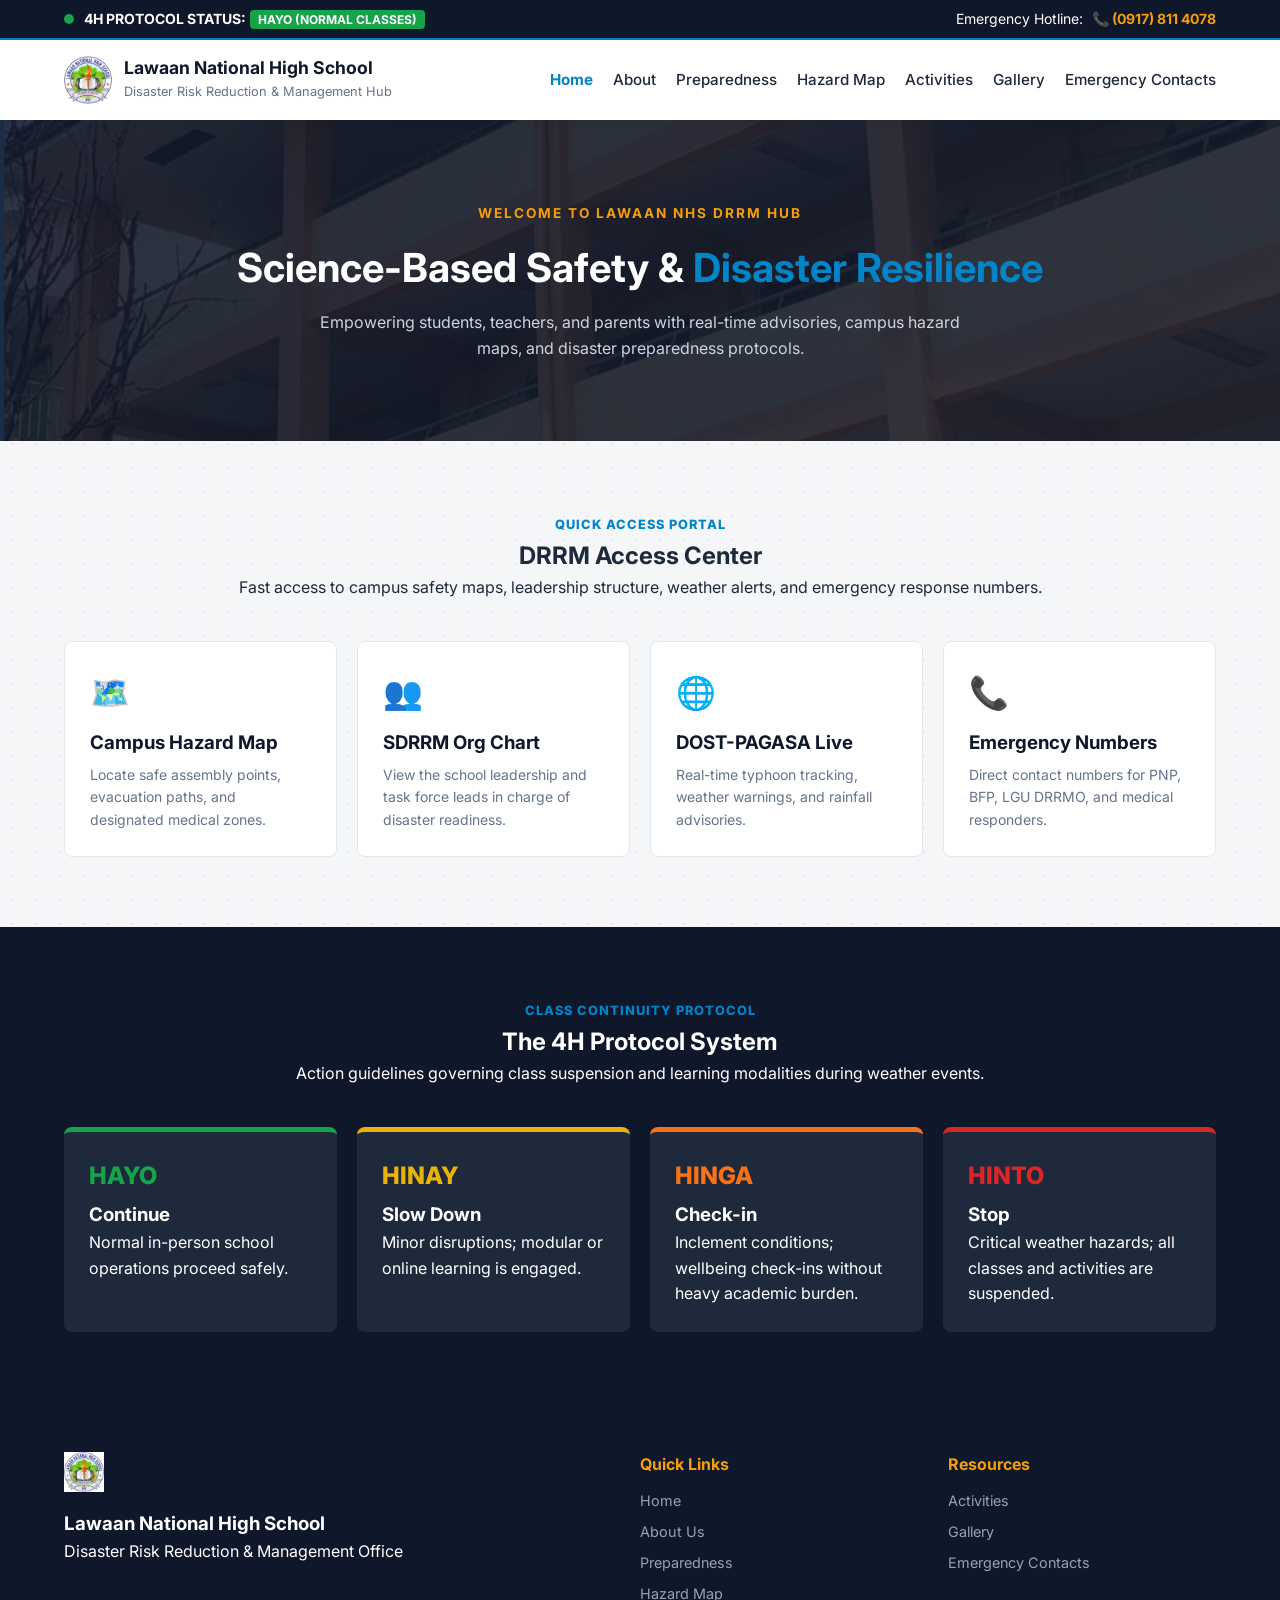
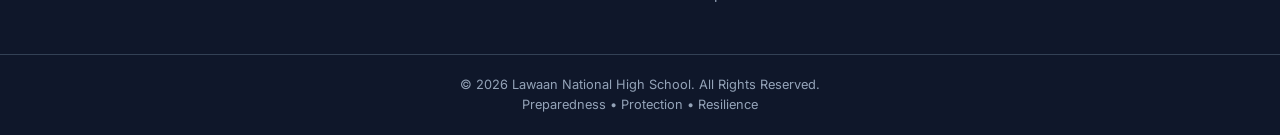
==== DRRM/index.html @ 0c37ec4e "Add files via upload" ====
<!DOCTYPE html>
<html lang="en">

<head>
    <meta charset="UTF-8">
    <meta name="viewport" content="width=device-width, initial-scale=1.0">
    <title>Lawaan National High School | DRRM Home</title>
    
    <link rel="stylesheet" href="css/style.css">

    <link rel="preconnect" href="https://fonts.googleapis.com">
    <link rel="preconnect" href="https://fonts.gstatic.com" crossorigin>
    <link href="https://fonts.googleapis.com/css2?family=Inter:wght@400;500;600;700;800&display=swap" rel="stylesheet">
</head>

<body>

    <div class="emergency-bar">
        <div class="container emergency-container">
            <div class="alert-status">
                <span class="status-indicator active-hayo"></span>
                <strong>4H PROTOCOL STATUS:</strong> <span class="badge badge-hayo">HAYO (NORMAL CLASSES)</span>
            </div>
            <div class="emergency-quick-call">
                <span>Emergency Hotline:</span>
                <a href="tel:09123456789" class="phone-link">📞 (0917) 811 4078</a>
            </div>
        </div>
    </div>

    <header class="navbar">
        <div class="container nav-container">
            <a href="index.html" class="logo-area">
                <img src="images/logo.png" alt="Lawaan National High School Logo" class="logo-img">
                <div>
                    <h2>Lawaan National High School</h2>
                    <span>Disaster Risk Reduction & Management Hub</span>
                </div>
            </a>

            <button class="nav-toggle" id="navToggle" aria-label="toggle navigation">
                <span class="hamburger"></span>
            </button>

            <nav class="nav-menu" id="navMenu">
                <a href="index.html" class="active">Home</a>
                <a href="about.html">About</a>
                <a href="preparedness.html">Preparedness</a>
                <a href="hazard-map.html">Hazard Map</a>
                <a href="activities.html">Activities</a>
                <a href="gallery.html">Gallery</a>
                <a href="emergency-contacts.html">Emergency Contacts</a>
            </nav>
        </div>
    </header>

    <section class="page-hero">
        <div class="page-hero-overlay">
            <div class="container page-hero-content">
                <span class="hero-label">WELCOME TO LAWAAN NHS DRRM HUB</span>
                <h1>Science-Based Safety & <span>Disaster Resilience</span></h1>
                <p>Empowering students, teachers, and parents with real-time advisories, campus hazard maps, and disaster preparedness protocols.</p>
            </div>
        </div>
    </section>

    <section class="resource-hub">
        <div class="container">
            <div class="section-heading text-center">
                <span class="section-tag">QUICK ACCESS PORTAL</span>
                <h2>DRRM Access Center</h2>
                <p>Fast access to campus safety maps, leadership structure, weather alerts, and emergency response numbers.</p>
            </div>

            <div class="hub-grid">
                <a href="hazard-map.html" class="hub-card">
                    <div class="hub-icon">🗺️</div>
                    <h3>Campus Hazard Map</h3>
                    <p>Locate safe assembly points, evacuation paths, and designated medical zones.</p>
                </a>

                <a href="about.html" class="hub-card">
                    <div class="hub-icon">👥</div>
                    <h3>SDRRM Org Chart</h3>
                    <p>View the school leadership and task force leads in charge of disaster readiness.</p>
                </a>

                <a href="https://bagong.pagasa.dost.gov.ph/" target="_blank" rel="noopener" class="hub-card">
                    <div class="hub-icon">🌐</div>
                    <h3>DOST-PAGASA Live</h3>
                    <p>Real-time typhoon tracking, weather warnings, and rainfall advisories.</p>
                </a>

                <a href="emergency-contacts.html" class="hub-card">
                    <div class="hub-icon">📞</div>
                    <h3>Emergency Numbers</h3>
                    <p>Direct contact numbers for PNP, BFP, LGU DRRMO, and medical responders.</p>
                </a>
            </div>
        </div>
    </section>

    <section class="four-h-section">
        <div class="container">
            <div class="section-heading light text-center">
                <span class="section-tag">CLASS CONTINUITY PROTOCOL</span>
                <h2>The 4H Protocol System</h2>
                <p>Action guidelines governing class suspension and learning modalities during weather events.</p>
            </div>

            <div class="four-h-grid">
                <div class="four-h-card card-hayo">
                    <div class="four-h-word">HAYO</div>
                    <h3>Continue</h3>
                    <p>Normal in-person school operations proceed safely.</p>
                </div>

                <div class="four-h-card card-hinay">
                    <div class="four-h-word">HINAY</div>
                    <h3>Slow Down</h3>
                    <p>Minor disruptions; modular or online learning is engaged.</p>
                </div>

                <div class="four-h-card card-hinga">
                    <div class="four-h-word">HINGA</div>
                    <h3>Check-in</h3>
                    <p>Inclement conditions; wellbeing check-ins without heavy academic burden.</p>
                </div>

                <div class="four-h-card card-hinto">
                    <div class="four-h-word">HINTO</div>
                    <h3>Stop</h3>
                    <p>Critical weather hazards; all classes and activities are suspended.</p>
                </div>
            </div>
        </div>
    </section>

    <footer class="footer">
        <div class="container footer-grid">
            <div class="footer-brand">
                <img src="images/logo.png" alt="Lawaan NHS Logo" class="footer-logo">
                <div>
                    <h3>Lawaan National High School</h3>
                    <p>Disaster Risk Reduction & Management Office</p>
                </div>
            </div>

            <div class="footer-links">
                <h4>Quick Links</h4>
                <a href="index.html">Home</a>
                <a href="about.html">About Us</a>
                <a href="preparedness.html">Preparedness</a>
                <a href="hazard-map.html">Hazard Map</a>
            </div>

            <div class="footer-links">
                <h4>Resources</h4>
                <a href="activities.html">Activities</a>
                <a href="gallery.html">Gallery</a>
                <a href="emergency-contacts.html">Emergency Contacts</a>
            </div>
        </div>

        <div class="footer-bottom">
            <div class="container">
                <p>© 2026 Lawaan National High School. All Rights Reserved.</p>
                <p>Preparedness • Protection • Resilience</p>
            </div>
        </div>
    </footer>

    <script src="js/main.js" defer></script>
</body>
</html>
---- DRRM/css/style.css ----
/* =====================================================
   THEME VARIABLES (DOST Science & Safety Theme)
====================================================== */
:root {
    --primary: #0284c7;        /* DOST Blue */
    --primary-dark: #0f172a;   /* Midnight Navy */
    --accent: #f59e0b;         /* Caution Yellow / Amber */
    
    --bg-main: #ffffff;
    --bg-surface: #f8fafc;
    --bg-dark: #0f172a;
    
    --text-main: #1e293b;
    --text-muted: #64748b;
    --text-light: #ffffff;
    
    /* 4H Protocol Status Colors */
    --status-hayo: #16a34a;    /* Green */
    --status-hinay: #eab308;   /* Yellow */
    --status-hinga: #f97316;   /* Orange */
    --status-hinto: #dc2626;   /* Red */
    
    --font-family: 'Inter', system-ui, -apple-system, sans-serif;
}

/* =====================================================
   BASE & RESET STYLES
====================================================== */
* {
    margin: 0;
    padding: 0;
    box-sizing: border-box;
}

body {
    font-family: var(--font-family);
    color: var(--text-main);
    background-color: var(--bg-main);
    line-height: 1.6;
}

.container {
    width: 90%;
    max-width: 1200px;
    margin: 0 auto;
}

a {
    text-decoration: none;
    color: inherit;
}

img {
    max-width: 100%;
    height: auto;
}

/* =====================================================
   1. EMERGENCY BAR
====================================================== */
.emergency-bar {
    background-color: var(--primary-dark);
    color: var(--text-light);
    font-size: 0.875rem;
    padding: 0.5rem 0;
    border-bottom: 2px solid var(--primary);
}

.emergency-container {
    display: flex;
    justify-content: space-between;
    align-items: center;
    flex-wrap: wrap;
    gap: 10px;
}

.status-indicator {
    display: inline-block;
    width: 10px;
    height: 10px;
    border-radius: 50%;
    margin-right: 6px;
}

.active-hayo { background-color: var(--status-hayo); }

.badge {
    padding: 2px 8px;
    border-radius: 4px;
    font-weight: 700;
    font-size: 0.75rem;
}

.badge-hayo { background-color: var(--status-hayo); color: #fff; }

.phone-link {
    color: var(--accent);
    font-weight: 700;
    margin-left: 5px;
}

/* =====================================================
   2. NAVBAR
====================================================== */
.navbar {
    background: var(--bg-main);
    box-shadow: 0 2px 10px rgba(0,0,0,0.05);
    position: sticky;
    top: 0;
    z-index: 1000;
}

.nav-container {
    display: flex;
    justify-content: space-between;
    align-items: center;
    padding: 1rem 0;
}

.logo-area {
    display: flex;
    align-items: center;
    gap: 12px;
}

.logo-img {
    width: 48px;
    height: 48px;
    object-fit: contain;
}

.logo-area h2 {
    font-size: 1.1rem;
    color: var(--primary-dark);
    line-height: 1.2;
}

.logo-area span {
    font-size: 0.8rem;
    color: var(--text-muted);
}

.nav-menu {
    display: flex;
    gap: 20px;
}

.nav-menu a {
    font-weight: 500;
    font-size: 0.95rem;
    color: var(--text-main);
    transition: color 0.2s;
}

.nav-menu a:hover,
.nav-menu a.active {
    color: var(--primary);
    font-weight: 700;
}

.nav-toggle {
    display: none;
    background: none;
    border: none;
    cursor: pointer;
}

.hamburger, .hamburger::before, .hamburger::after {
    display: block;
    background: var(--primary-dark);
    height: 3px;
    width: 25px;
    border-radius: 2px;
    transition: all 0.3s;
}

.hamburger::before, .hamburger::after {
    content: '';
    position: relative;
}

.hamburger::before { top: -8px; }
.hamburger::after { top: 5px; }

/* =====================================================
   3. HERO SECTION
====================================================== */
.page-hero {
    background: linear-gradient(rgba(15, 23, 42, 0.85), rgba(15, 23, 42, 0.85)), 
                url('../images/school-background.jpg') center/cover no-repeat;
    color: var(--text-light);
    padding: 80px 0;
    text-align: center;
}

.hero-label {
    letter-spacing: 2px;
    font-size: 0.85rem;
    color: var(--accent);
    font-weight: 700;
}

.page-hero h1 { font-size: 2.5rem; margin: 10px 0; }
.page-hero h1 span { color: var(--primary); }
.page-hero p { max-width: 650px; margin: 0 auto; color: #cbd5e1; }

/* =====================================================
   4. ORGANIZATIONAL CHART (SINGLE HORIZONTAL LINE)
====================================================== */
.org-chart-section {
    padding: 70px 0;
    background-color: var(--bg-surface);
    overflow-x: auto; /* Adds horizontal scrolling if screen size is narrow */
}

.text-center { text-align: center; }

.section-tag {
    color: var(--primary);
    font-weight: 800;
    font-size: 0.8rem;
    letter-spacing: 1px;
}

.org-tree {
    margin-top: 40px;
    display: flex;
    flex-direction: column;
    align-items: center;
    min-width: 1050px; /* Prevents wrapping, forcing 1 straight line for bottom tier */
}

/* Individual Card Styling */
.org-node {
    background: #ffffff;
    padding: 15px 10px;
    border-radius: 12px;
    border: 1px solid #e2e8f0;
    border-top: 4px solid var(--primary);
    box-shadow: 0 4px 6px -1px rgba(0, 0, 0, 0.05);
    text-align: center;
    display: flex;
    flex-direction: column;
    align-items: center;
}

/* Profile Picture Circles */
.org-photo {
    width: 72px;
    height: 72px;
    border-radius: 50%;
    object-fit: cover;
    border: 3px solid var(--primary);
    margin-bottom: 8px;
    background-color: #e2e8f0;
}

.node-head {
    max-width: 280px;
    width: 100%;
}

.org-role {
    display: block;
    font-size: 0.7rem;
    color: var(--primary);
    font-weight: 800;
    text-transform: uppercase;
    letter-spacing: 0.5px;
}

.org-name {
    display: block;
    font-size: 0.88rem;
    color: var(--primary-dark);
    margin-top: 2px;
    line-height: 1.2;
}

.org-line-vertical {
    width: 2px;
    height: 25px;
    background-color: #cbd5e1;
    margin: 6px 0;
}

/* Tier 2: Coordinators Row */
.org-row-two {
    display: flex;
    gap: 30px;
    justify-content: center;
    width: 100%;
    max-width: 500px;
}

.org-row-two .org-node { flex: 1; }

/* Tier 3: All 7 Cards Forced in a Single Horizontal Row */
.org-row-seven {
    display: flex;
    gap: 12px;
    justify-content: space-between;
    width: 100%;
}

.org-row-seven .org-node {
    flex: 1;
    min-width: 135px;
}

/* =====================================================
   5. 4H PROTOCOL UTILITIES
====================================================== */
.four-h-section { padding: 70px 0; background-color: var(--bg-dark); color: var(--text-light); }
.four-h-grid { display: grid; grid-template-columns: repeat(auto-fit, minmax(220px, 1fr)); gap: 20px; margin-top: 40px; }
.four-h-card { background: #1e293b; padding: 25px; border-radius: 8px; }
.card-hayo { border-top: 5px solid var(--status-hayo); }
.card-hinay { border-top: 5px solid var(--status-hinay); }
.card-hinga { border-top: 5px solid var(--status-hinga); }
.card-hinto { border-top: 5px solid var(--status-hinto); }
.four-h-word { font-size: 1.5rem; font-weight: 800; margin-bottom: 5px; }
.card-hayo .four-h-word { color: var(--status-hayo); }
.card-hinay .four-h-word { color: var(--status-hinay); }
.card-hinga .four-h-word { color: var(--status-hinga); }
.card-hinto .four-h-word { color: var(--status-hinto); }

/* =====================================================
   6. RESOURCE HUB
====================================================== */
.resource-hub { padding: 70px 0; }
.hub-grid { display: grid; grid-template-columns: repeat(auto-fit, minmax(240px, 1fr)); gap: 20px; margin-top: 40px; }
.hub-card { background: var(--bg-surface); padding: 25px; border-radius: 8px; border: 1px solid #e2e8f0; transition: transform 0.2s; }
.hub-card:hover { transform: translateY(-4px); }
.hub-icon { font-size: 2rem; margin-bottom: 10px; }
.hub-card h3 { color: var(--primary-dark); margin-bottom: 6px; }
.hub-card p { font-size: 0.875rem; color: var(--text-muted); }

/* =====================================================
   7. FOOTER
====================================================== */
.footer { background-color: var(--bg-dark); color: var(--text-light); padding-top: 50px; }
.footer-grid { display: grid; grid-template-columns: 2fr 1fr 1fr; gap: 40px; padding-bottom: 40px; }
.footer-logo { width: 40px; margin-bottom: 10px; }
.footer-links h4 { color: var(--accent); margin-bottom: 12px; }
.footer-links a { display: block; color: #94a3b8; margin-bottom: 8px; font-size: 0.9rem; }
.footer-links a:hover { color: #fff; }
.footer-bottom { border-top: 1px solid #334155; padding: 20px 0; text-align: center; font-size: 0.8rem; color: #94a3b8; }

/* =================================================
/* SOFT BACKGROUND COLOR & SUBTLE PATTERN */
body {
    background-color: #f4f6f8; /* Soft light gray-blue background */
    background-image: radial-gradient(#e2e8f0 1px, transparent 1px);
    background-size: 24px 24px; /* Subtle dot pattern overlay */
}

/* CARDS BACKGROUND FIX */
.prep-card, 
.activity-card, 
.infographic-card, 
.legend-card, 
.hub-card {
    background-color: #ffffff; /* Keeps your cards crisp and white against the tinted background */
}
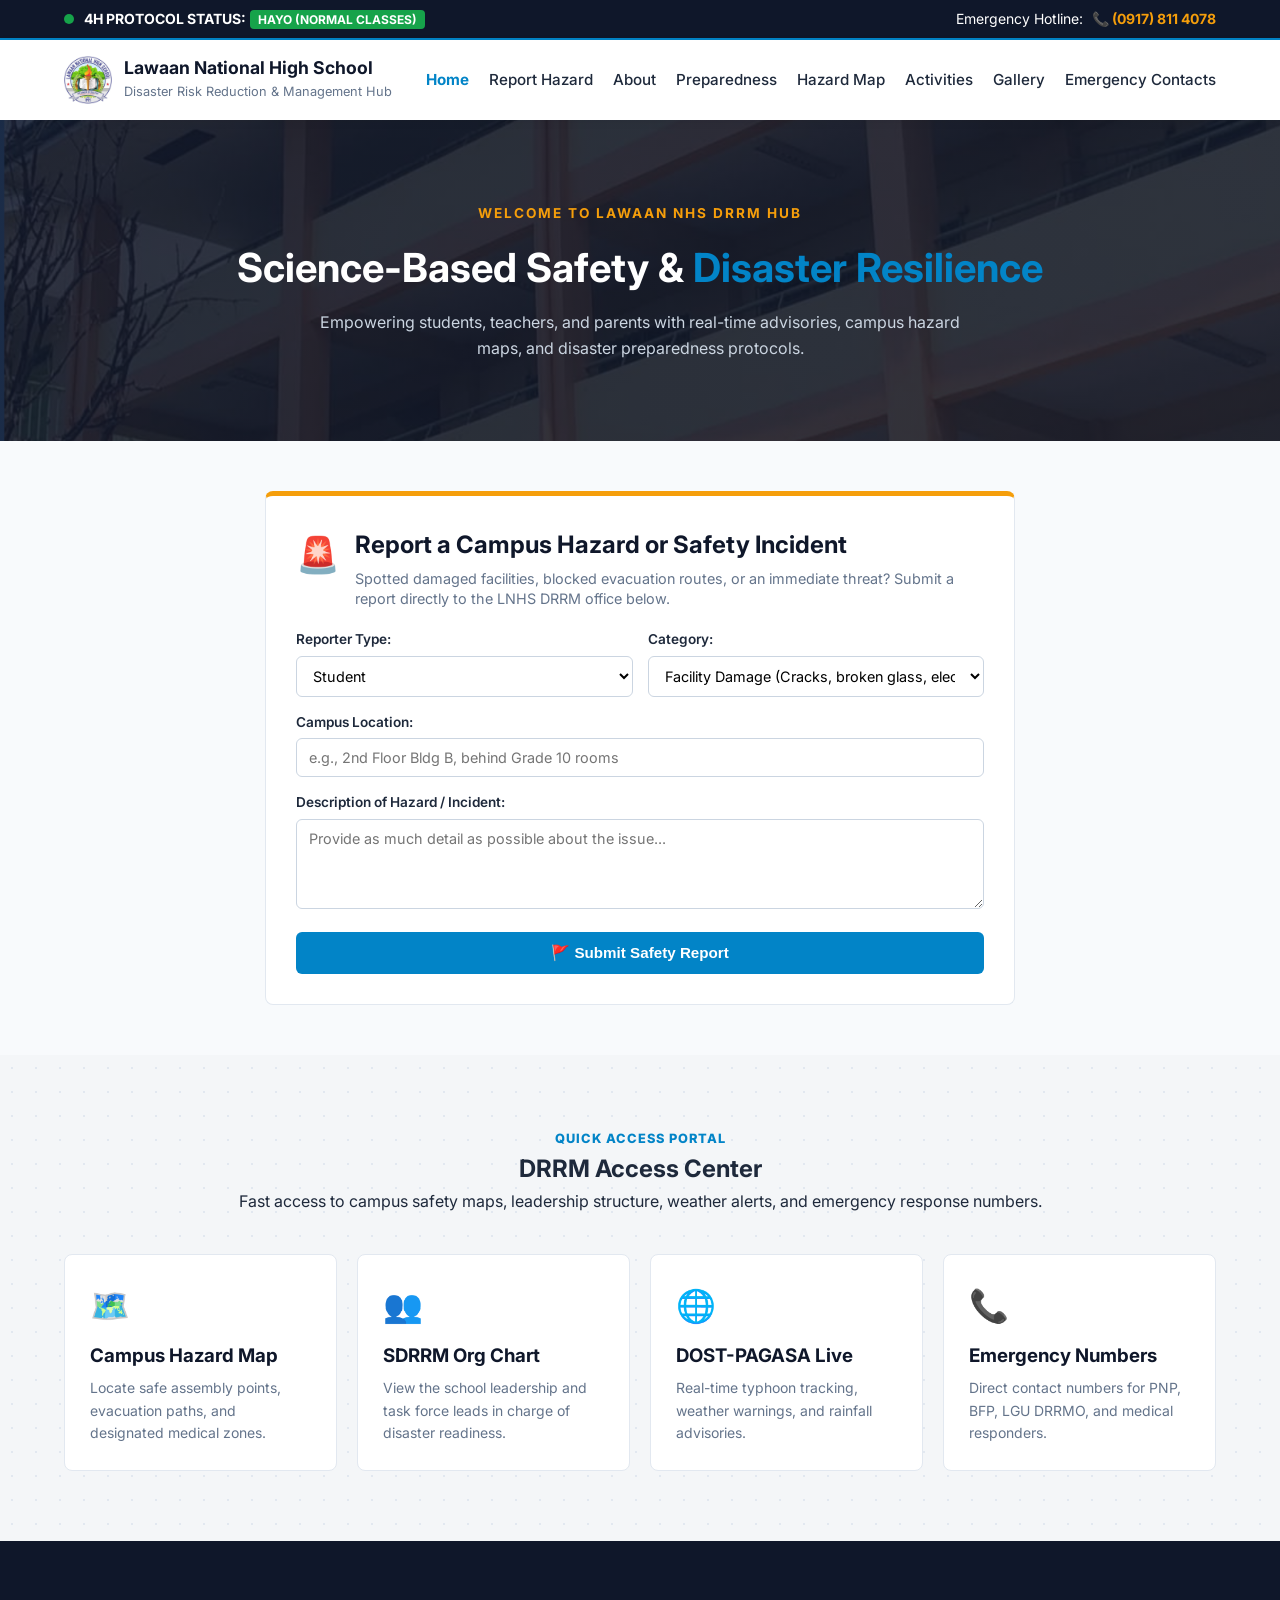
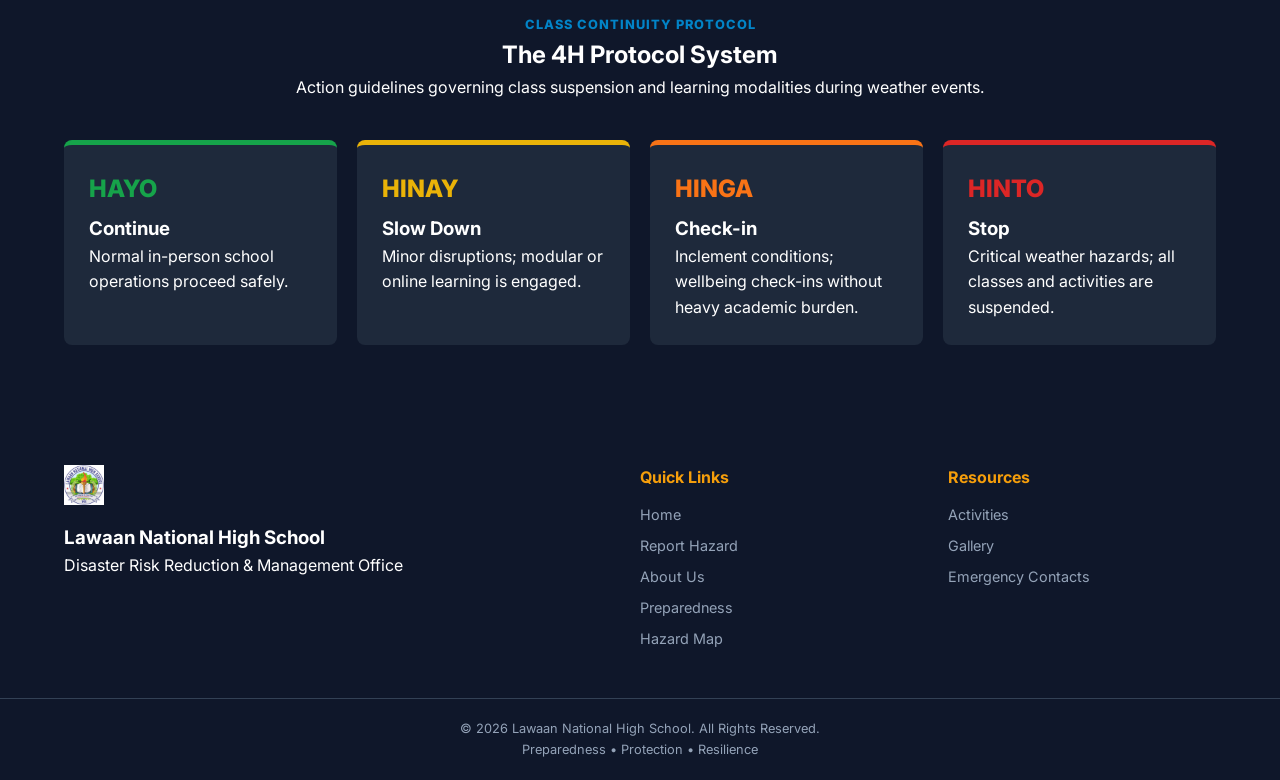
==== commit 09b3c70a: "Update index.html" ====
--- a/DRRM/index.html
+++ b/DRRM/index.html
@@ -23,7 +23,7 @@
             </div>
             <div class="emergency-quick-call">
                 <span>Emergency Hotline:</span>
-                <a href="tel:09123456789" class="phone-link">📞 (0917) 811 4078</a>
+                <a href="tel:09178114078" class="phone-link">📞 (0917) 811 4078</a>
             </div>
         </div>
     </div>
@@ -44,6 +44,7 @@
 
             <nav class="nav-menu" id="navMenu">
                 <a href="index.html" class="active">Home</a>
+                <a href="#report-section">Report Hazard</a>
                 <a href="about.html">About</a>
                 <a href="preparedness.html">Preparedness</a>
                 <a href="hazard-map.html">Hazard Map</a>
@@ -64,6 +65,68 @@
         </div>
     </section>
 
+    <!-- =====================================================
+         INCIDENT & HAZARD REPORT SECTION (Netlify Integrated)
+    ====================================================== -->
+    <section id="report-section" style="padding: 50px 0; background-color: var(--bg-surface);">
+        <div class="container" style="max-width: 750px;">
+            <div class="hub-card" style="width: 100%; border-top: 5px solid var(--accent); padding: 30px;">
+                <div style="display: flex; align-items: flex-start; gap: 15px; margin-bottom: 20px;">
+                    <span style="font-size: 2.2rem;">🚨</span>
+                    <div>
+                        <h2 style="color: var(--primary-dark); font-size: 1.5rem; margin-bottom: 4px;">Report a Campus Hazard or Safety Incident</h2>
+                        <p style="font-size: 0.9rem; color: var(--text-muted); line-height: 1.4;">
+                            Spotted damaged facilities, blocked evacuation routes, or an immediate threat? Submit a report directly to the LNHS DRRM office below.
+                        </p>
+                    </div>
+                </div>
+
+                <form name="homepage-hazard-report" method="POST" data-netlify="true" style="display: flex; flex-direction: column; gap: 15px; width: 100%;">
+                    
+                    <!-- Required hidden field for Netlify Form processing -->
+                    <input type="hidden" name="form-name" value="homepage-hazard-report" />
+
+                    <div style="display: flex; gap: 15px; flex-wrap: wrap;">
+                        <div style="flex: 1; min-width: 200px;">
+                            <label style="display: block; font-weight: 600; font-size: 0.85rem; margin-bottom: 5px; color: var(--text-main);">Reporter Type:</label>
+                            <select name="reporter-type" required style="width: 100%; padding: 10px 12px; border: 1px solid #cbd5e1; border-radius: 6px; font-family: inherit; font-size: 0.9rem; background-color: #fff;">
+                                <option value="Student">Student</option>
+                                <option value="Teacher/Staff">Teacher / Staff</option>
+                                <option value="Parent/Visitor">Parent / Visitor</option>
+                                <option value="Anonymous">Anonymous</option>
+                            </select>
+                        </div>
+
+                        <div style="flex: 1; min-width: 200px;">
+                            <label style="display: block; font-weight: 600; font-size: 0.85rem; margin-bottom: 5px; color: var(--text-main);">Category:</label>
+                            <select name="hazard-category" required style="width: 100%; padding: 10px 12px; border: 1px solid #cbd5e1; border-radius: 6px; font-family: inherit; font-size: 0.9rem; background-color: #fff;">
+                                <option value="Facility Damage">Facility Damage (Cracks, broken glass, electrical)</option>
+                                <option value="Blocked Evacuation Route">Blocked Fire Exit or Evacuation Route</option>
+                                <option value="Medical/Injury">Medical / Injury Emergency</option>
+                                <option value="Environmental Hazard">Environmental (Flooding, fallen trees/branches)</option>
+                                <option value="Other Safety Issue">Other Safety Issue</option>
+                            </select>
+                        </div>
+                    </div>
+
+                    <div>
+                        <label style="display: block; font-weight: 600; font-size: 0.85rem; margin-bottom: 5px; color: var(--text-main);">Campus Location:</label>
+                        <input type="text" name="location" placeholder="e.g., 2nd Floor Bldg B, behind Grade 10 rooms" required style="width: 100%; padding: 10px 12px; border: 1px solid #cbd5e1; border-radius: 6px; font-family: inherit; font-size: 0.9rem;">
+                    </div>
+
+                    <div>
+                        <label style="display: block; font-weight: 600; font-size: 0.85rem; margin-bottom: 5px; color: var(--text-main);">Description of Hazard / Incident:</label>
+                        <textarea name="description" rows="4" placeholder="Provide as much detail as possible about the issue..." required style="width: 100%; padding: 10px 12px; border: 1px solid #cbd5e1; border-radius: 6px; font-family: inherit; font-size: 0.9rem; resize: vertical;"></textarea>
+                    </div>
+
+                    <button type="submit" style="background-color: var(--primary); color: #ffffff; border: none; padding: 12px 20px; border-radius: 6px; font-weight: 700; cursor: pointer; font-size: 0.95rem; display: flex; align-items: center; justify-content: center; gap: 8px; transition: background 0.2s;">
+                        🚩 Submit Safety Report
+                    </button>
+                </form>
+            </div>
+        </div>
+    </section>
+
     <section class="resource-hub">
         <div class="container">
             <div class="section-heading text-center">
@@ -149,6 +212,7 @@
             <div class="footer-links">
                 <h4>Quick Links</h4>
                 <a href="index.html">Home</a>
+                <a href="#report-section">Report Hazard</a>
                 <a href="about.html">About Us</a>
                 <a href="preparedness.html">Preparedness</a>
                 <a href="hazard-map.html">Hazard Map</a>
@@ -172,4 +236,4 @@
 
     <script src="js/main.js" defer></script>
 </body>
-</html>+</html>
--- a/DRRM/css/style.css
+++ b/DRRM/css/style.css
@@ -4,7 +4,7 @@
 :root {
     --primary: #0284c7;        /* DOST Blue */
     --primary-dark: #0f172a;   /* Midnight Navy */
-    --accent: #f59e0b;         /* Caution Yellow / Amber */
+    --accent: #f59e0b;          /* Caution Yellow / Amber */
     
     --bg-main: #ffffff;
     --bg-surface: #f8fafc;
@@ -35,8 +35,11 @@
 body {
     font-family: var(--font-family);
     color: var(--text-main);
-    background-color: var(--bg-main);
+    background-color: #f4f6f8; /* Soft light gray-blue background */
+    background-image: radial-gradient(#e2e8f0 1px, transparent 1px);
+    background-size: 24px 24px; /* Subtle dot pattern overlay */
     line-height: 1.6;
+    overflow-x: hidden; /* Prevents unwanted horizontal scrolling */
 }
 
 .container {
@@ -50,7 +53,7 @@
     color: inherit;
 }
 
-img {
+img, iframe {
     max-width: 100%;
     height: auto;
 }
@@ -143,6 +146,7 @@
 .nav-menu {
     display: flex;
     gap: 20px;
+    list-style: none;
 }
 
 .nav-menu a {
@@ -205,12 +209,12 @@
 .page-hero p { max-width: 650px; margin: 0 auto; color: #cbd5e1; }
 
 /* =====================================================
-   4. ORGANIZATIONAL CHART (SINGLE HORIZONTAL LINE)
+   4. ORGANIZATIONAL CHART
 ====================================================== */
 .org-chart-section {
     padding: 70px 0;
     background-color: var(--bg-surface);
-    overflow-x: auto; /* Adds horizontal scrolling if screen size is narrow */
+    overflow-x: auto;
 }
 
 .text-center { text-align: center; }
@@ -227,7 +231,7 @@
     display: flex;
     flex-direction: column;
     align-items: center;
-    min-width: 1050px; /* Prevents wrapping, forcing 1 straight line for bottom tier */
+    min-width: 1050px; /* PC Default View */
 }
 
 /* Individual Card Styling */
@@ -244,7 +248,6 @@
     align-items: center;
 }
 
-/* Profile Picture Circles */
 .org-photo {
     width: 72px;
     height: 72px;
@@ -295,7 +298,7 @@
 
 .org-row-two .org-node { flex: 1; }
 
-/* Tier 3: All 7 Cards Forced in a Single Horizontal Row */
+/* Tier 3: Bottom Cards */
 .org-row-seven {
     display: flex;
     gap: 12px;
@@ -325,11 +328,17 @@
 .card-hinto .four-h-word { color: var(--status-hinto); }
 
 /* =====================================================
-   6. RESOURCE HUB
+   6. RESOURCE HUB & CARDS
 ====================================================== */
 .resource-hub { padding: 70px 0; }
 .hub-grid { display: grid; grid-template-columns: repeat(auto-fit, minmax(240px, 1fr)); gap: 20px; margin-top: 40px; }
-.hub-card { background: var(--bg-surface); padding: 25px; border-radius: 8px; border: 1px solid #e2e8f0; transition: transform 0.2s; }
+.hub-card, .prep-card, .activity-card, .infographic-card, .legend-card { 
+    background-color: #ffffff; 
+    padding: 25px; 
+    border-radius: 8px; 
+    border: 1px solid #e2e8f0; 
+    transition: transform 0.2s; 
+}
 .hub-card:hover { transform: translateY(-4px); }
 .hub-icon { font-size: 2rem; margin-bottom: 10px; }
 .hub-card h3 { color: var(--primary-dark); margin-bottom: 6px; }
@@ -346,19 +355,64 @@
 .footer-links a:hover { color: #fff; }
 .footer-bottom { border-top: 1px solid #334155; padding: 20px 0; text-align: center; font-size: 0.8rem; color: #94a3b8; }
 
-/* =================================================
-/* SOFT BACKGROUND COLOR & SUBTLE PATTERN */
-body {
-    background-color: #f4f6f8; /* Soft light gray-blue background */
-    background-image: radial-gradient(#e2e8f0 1px, transparent 1px);
-    background-size: 24px 24px; /* Subtle dot pattern overlay */
-}
-
-/* CARDS BACKGROUND FIX */
-.prep-card, 
-.activity-card, 
-.infographic-card, 
-.legend-card, 
-.hub-card {
-    background-color: #ffffff; /* Keeps your cards crisp and white against the tinted background */
-}+/* =====================================================
+   CLEAN MOBILE RESPONSIVE FIX
+====================================================== */
+@media screen and (max-width: 768px) {
+  
+  /* 1. Prevent wide elements from breaking screen bounds */
+  html, body {
+    width: 100% !important;
+    max-width: 100% !important;
+    overflow-x: hidden !important;
+  }
+
+  /* 2. Force top bar, navbar, and hero banner to span full mobile width */
+  .emergency-bar, 
+  .navbar, 
+  .page-hero, 
+  .four-h-section, 
+  .footer {
+    width: 100% !important;
+    max-width: 100% !important;
+  }
+
+  /* 3. Fix navigation bar so menu items stack neatly below the logo */
+  .nav-container {
+    flex-direction: column !important;
+    align-items: center !important;
+    gap: 15px !important;
+  }
+
+  .nav-menu {
+    flex-wrap: wrap !important;
+    justify-content: center !important;
+    gap: 10px 15px !important;
+  }
+
+  /* 4. Fix organizational chart forced wide width */
+  .org-tree {
+    min-width: 0 !important;
+    width: 100% !important;
+  }
+
+  .org-row-two, .org-row-seven {
+    flex-direction: column !important;
+    align-items: center !important;
+  }
+
+  .org-node {
+    width: 100% !important;
+    max-width: 280px !important;
+  }
+
+  /* 5. Stack grid cards neatly in a single column */
+  .hub-grid, 
+  .four-h-grid, 
+  .footer-grid, 
+  [class*="grid"] {
+    display: flex !important;
+    flex-direction: column !important;
+    width: 100% !important;
+  }
+}
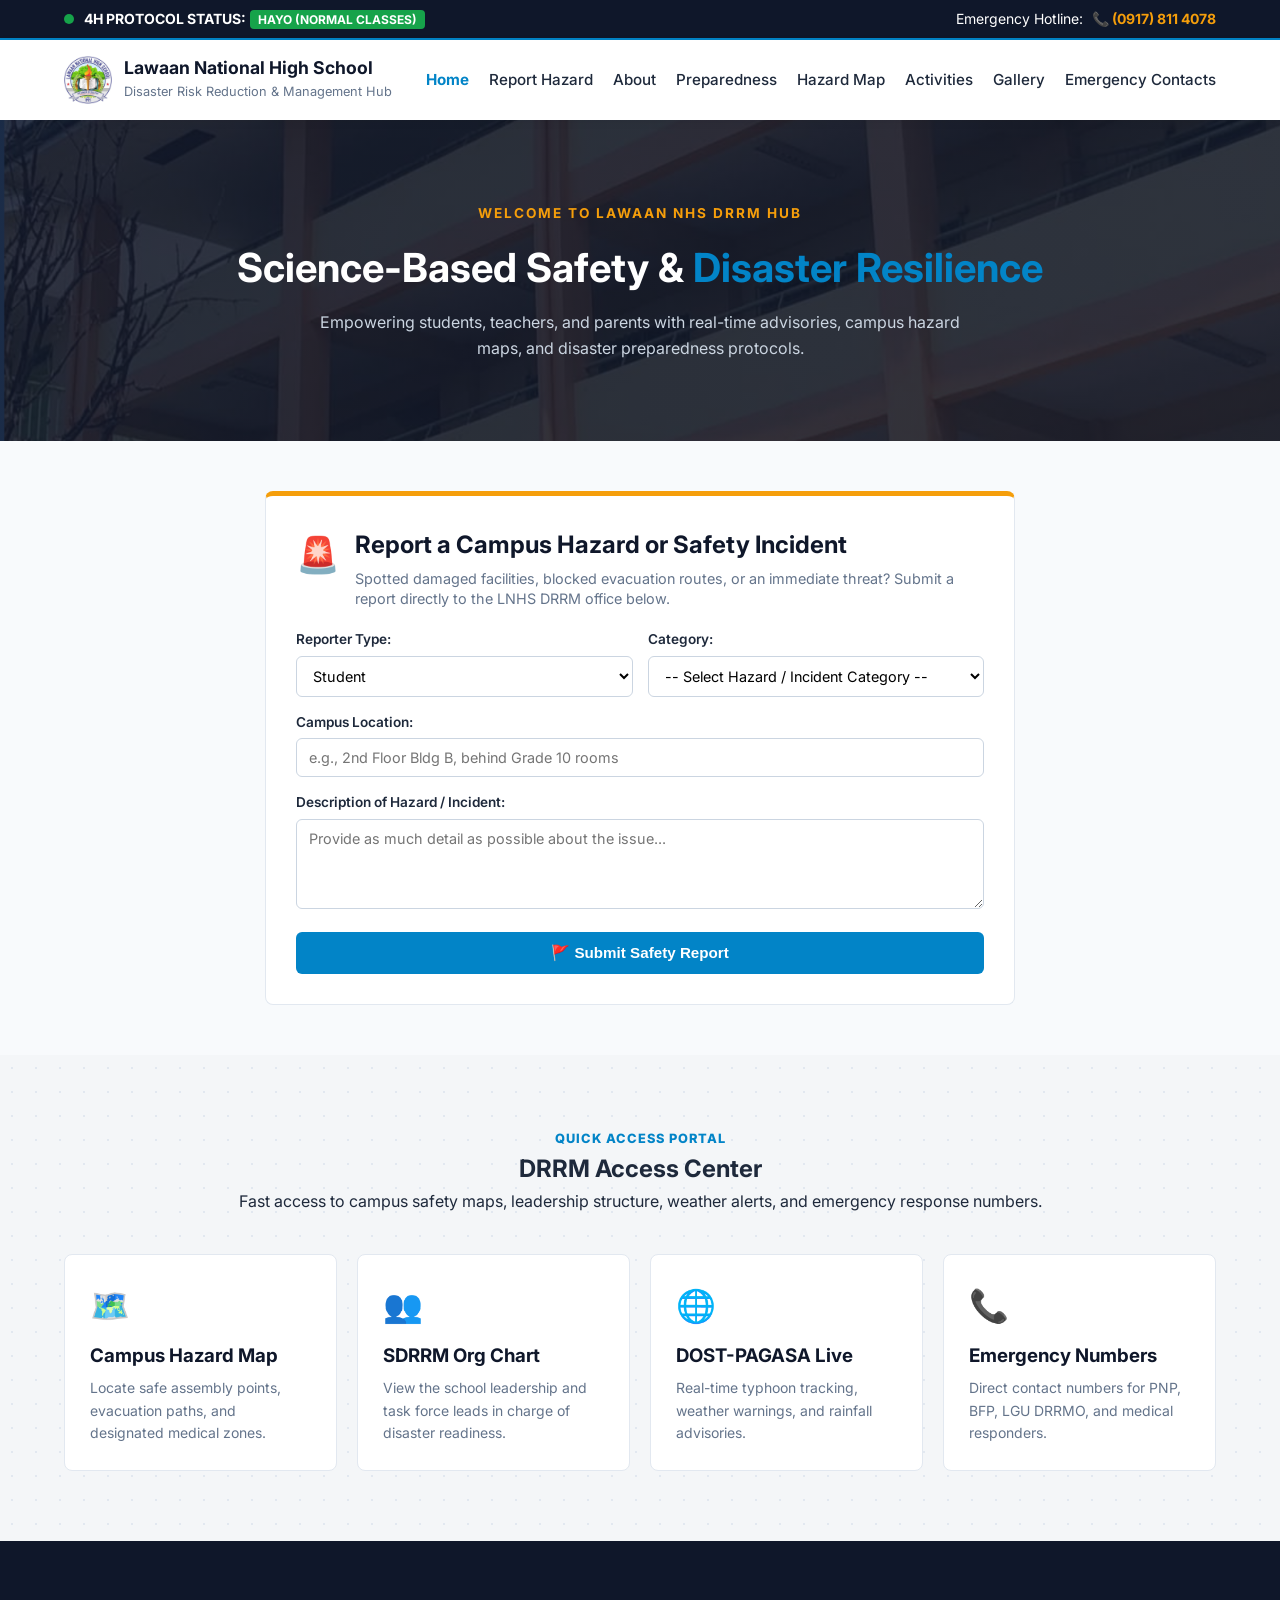
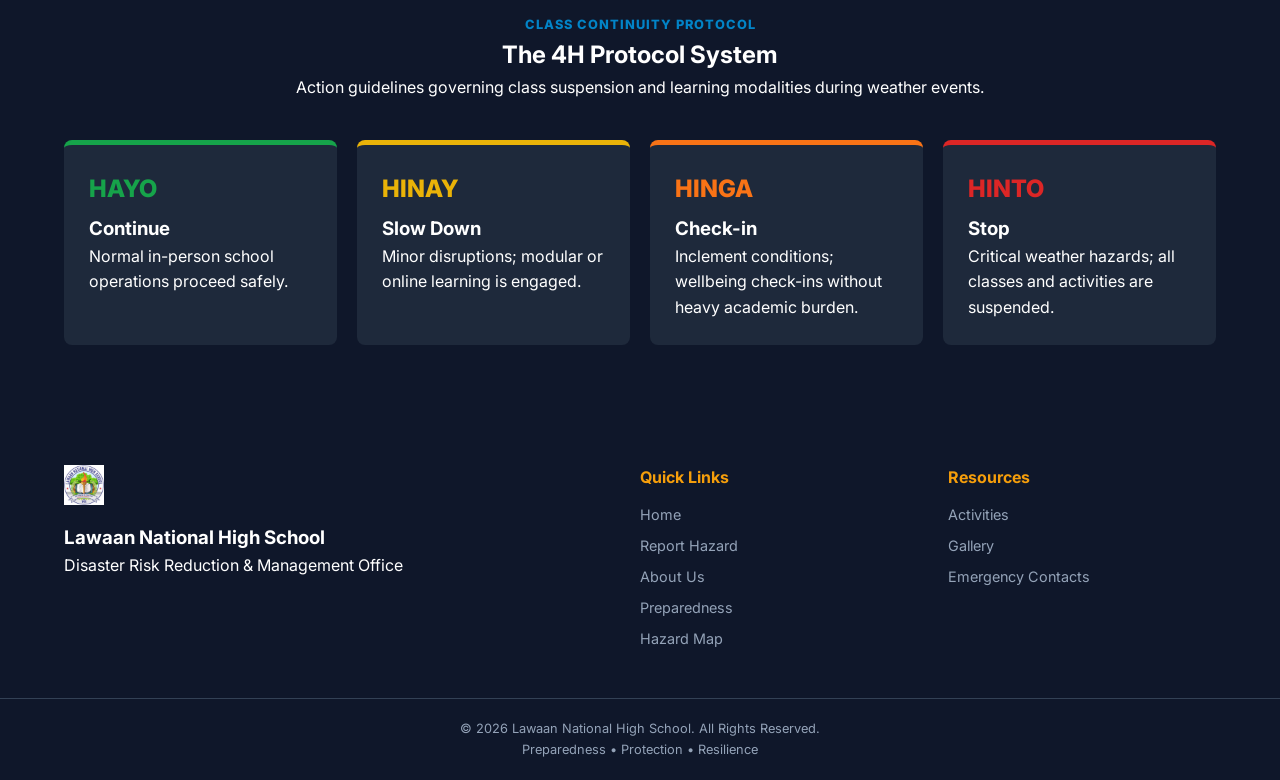
==== commit 959e30b5: "Update index.html" ====
--- a/DRRM/index.html
+++ b/DRRM/index.html
@@ -81,10 +81,13 @@
                     </div>
                 </div>
 
-                <form name="homepage-hazard-report" method="POST" data-netlify="true" style="display: flex; flex-direction: column; gap: 15px; width: 100%;">
+                <form name="homepage-hazard-report" method="POST" action="/index.html?success=true" data-netlify="true" netlify-honeypot="bot-field" style="display: flex; flex-direction: column; gap: 15px; width: 100%;">
                     
-                    <!-- Required hidden field for Netlify Form processing -->
+                    <!-- Required hidden inputs for Netlify Form processing -->
                     <input type="hidden" name="form-name" value="homepage-hazard-report" />
+                    <p style="display:none;">
+                        <label>Don’t fill this out if you're human: <input name="bot-field" /></label>
+                    </p>
 
                     <div style="display: flex; gap: 15px; flex-wrap: wrap;">
                         <div style="flex: 1; min-width: 200px;">
@@ -98,15 +101,19 @@
                         </div>
 
                         <div style="flex: 1; min-width: 200px;">
-                            <label style="display: block; font-weight: 600; font-size: 0.85rem; margin-bottom: 5px; color: var(--text-main);">Category:</label>
-                            <select name="hazard-category" required style="width: 100%; padding: 10px 12px; border: 1px solid #cbd5e1; border-radius: 6px; font-family: inherit; font-size: 0.9rem; background-color: #fff;">
-                                <option value="Facility Damage">Facility Damage (Cracks, broken glass, electrical)</option>
-                                <option value="Blocked Evacuation Route">Blocked Fire Exit or Evacuation Route</option>
-                                <option value="Medical/Injury">Medical / Injury Emergency</option>
-                                <option value="Environmental Hazard">Environmental (Flooding, fallen trees/branches)</option>
-                                <option value="Other Safety Issue">Other Safety Issue</option>
-                            </select>
-                        </div>
+    <label style="display: block; font-weight: 600; font-size: 0.85rem; margin-bottom: 5px; color: var(--text-main);">Category:</label>
+    <select name="hazard-category" required style="width: 100%; padding: 10px 12px; border: 1px solid #cbd5e1; border-radius: 6px; font-family: inherit; font-size: 0.9rem; background-color: #fff;">
+        <option value="" disabled selected>-- Select Hazard / Incident Category --</option>
+        <option value="Security Threat">Security Threat (Strangers on campus, broken gates, dark pathways, suspicious activity)</option>
+        <option value="Bullying Incident">Bullying or Harassment Incident (Physical bullying, verbal harassment, student conflict)</option>
+        <option value="Facility Damage">Facility Damage (Broken glass, damaged doors, ceiling leaks, broken chairs/tables)</option>
+        <option value="Fire & Electrical Hazard">Fire & Electrical Hazard (Exposed wires, sparking outlets, blocked fire exits)</option>
+        <option value="Weather & Campus Ground Hazard">Weather & Ground Hazard (Flooding, fallen tree branches, slippery stairs, mud)</option>
+        <option value="Sanitation & Health Issue">Sanitation & Health Issue (Dirty restrooms, trash buildup, standing water)</option>
+        <option value="Medical Emergency">Medical Emergency / Injury</option>
+        <option value="Other Safety Issue">Other Safety Issue</option>
+    </select>
+</div>
                     </div>
 
                     <div>
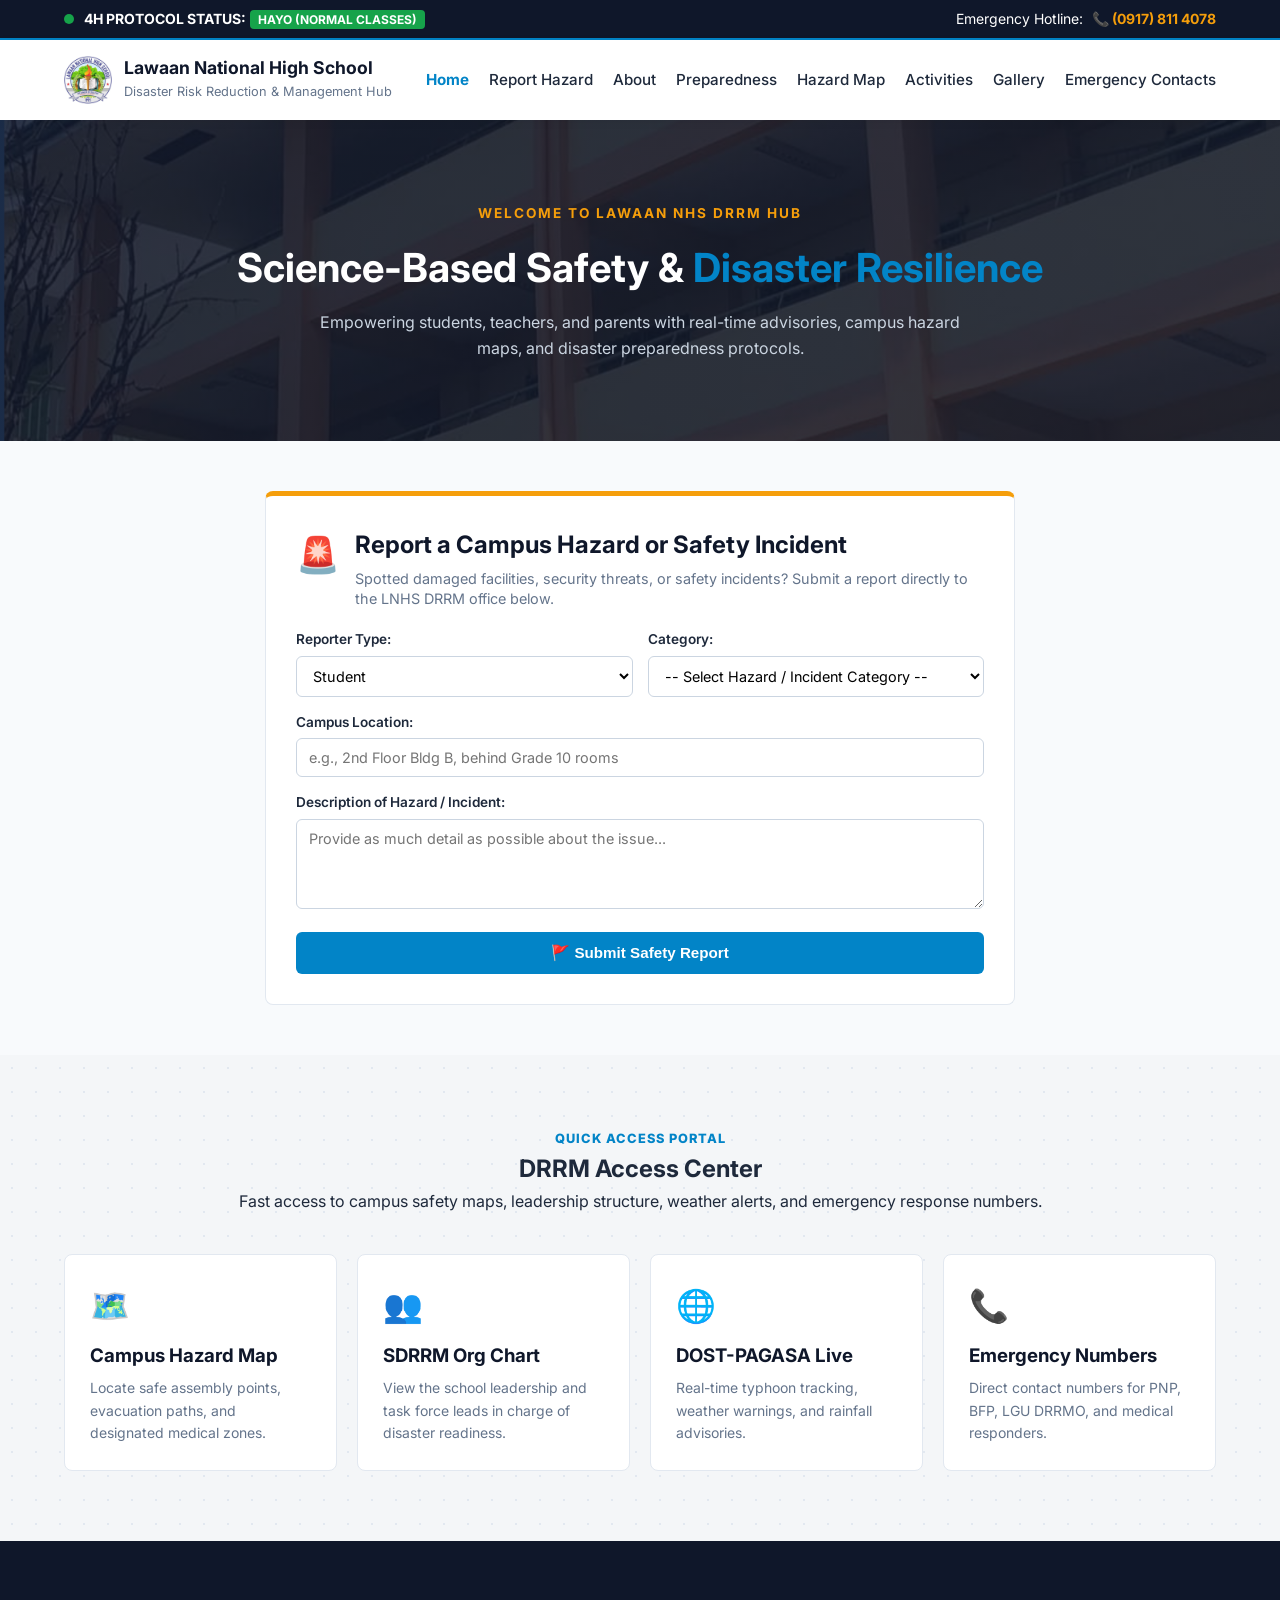
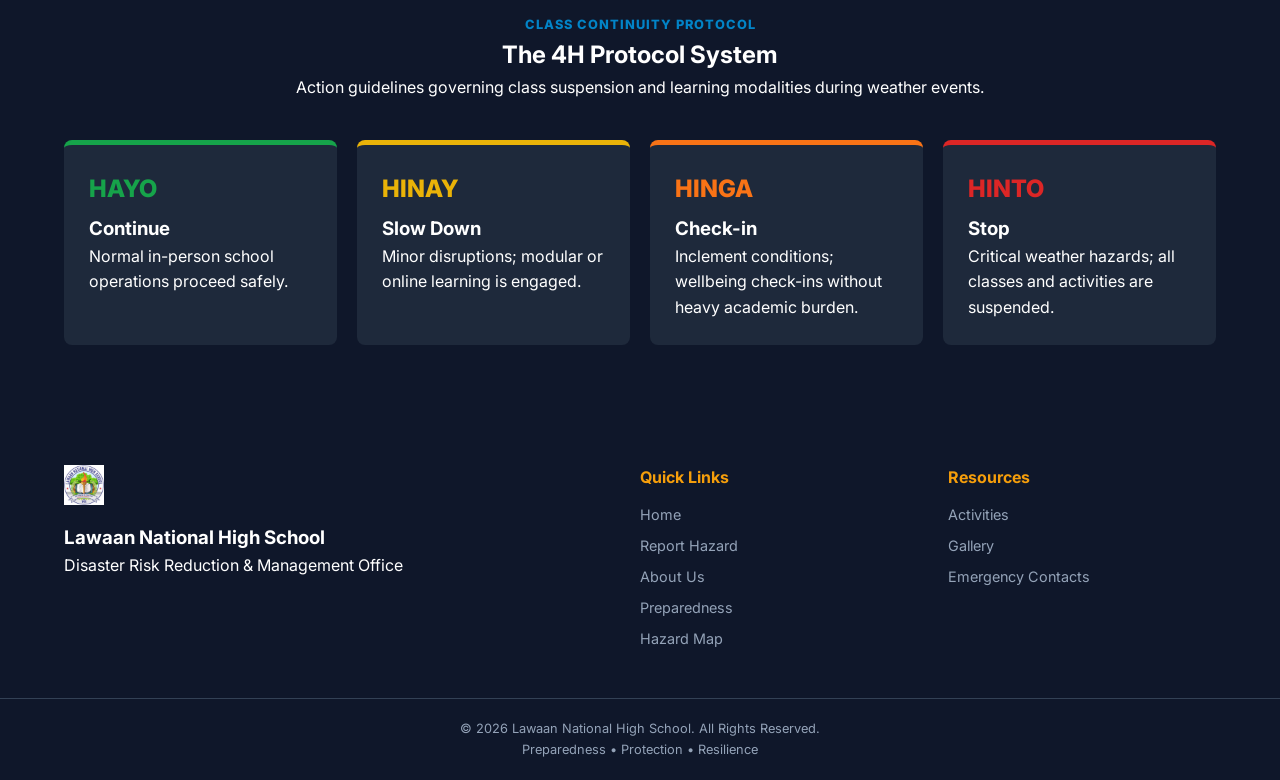
==== commit bd269d88: "Update index.html" ====
--- a/DRRM/index.html
+++ b/DRRM/index.html
@@ -76,7 +76,7 @@
                     <div>
                         <h2 style="color: var(--primary-dark); font-size: 1.5rem; margin-bottom: 4px;">Report a Campus Hazard or Safety Incident</h2>
                         <p style="font-size: 0.9rem; color: var(--text-muted); line-height: 1.4;">
-                            Spotted damaged facilities, blocked evacuation routes, or an immediate threat? Submit a report directly to the LNHS DRRM office below.
+                            Spotted damaged facilities, security threats, or safety incidents? Submit a report directly to the LNHS DRRM office below.
                         </p>
                     </div>
                 </div>
@@ -101,19 +101,19 @@
                         </div>
 
                         <div style="flex: 1; min-width: 200px;">
-    <label style="display: block; font-weight: 600; font-size: 0.85rem; margin-bottom: 5px; color: var(--text-main);">Category:</label>
-    <select name="hazard-category" required style="width: 100%; padding: 10px 12px; border: 1px solid #cbd5e1; border-radius: 6px; font-family: inherit; font-size: 0.9rem; background-color: #fff;">
-        <option value="" disabled selected>-- Select Hazard / Incident Category --</option>
-        <option value="Security Threat">Security Threat (Strangers on campus, broken gates, dark pathways, suspicious activity)</option>
-        <option value="Bullying Incident">Bullying or Harassment Incident (Physical bullying, verbal harassment, student conflict)</option>
-        <option value="Facility Damage">Facility Damage (Broken glass, damaged doors, ceiling leaks, broken chairs/tables)</option>
-        <option value="Fire & Electrical Hazard">Fire & Electrical Hazard (Exposed wires, sparking outlets, blocked fire exits)</option>
-        <option value="Weather & Campus Ground Hazard">Weather & Ground Hazard (Flooding, fallen tree branches, slippery stairs, mud)</option>
-        <option value="Sanitation & Health Issue">Sanitation & Health Issue (Dirty restrooms, trash buildup, standing water)</option>
-        <option value="Medical Emergency">Medical Emergency / Injury</option>
-        <option value="Other Safety Issue">Other Safety Issue</option>
-    </select>
-</div>
+                            <label style="display: block; font-weight: 600; font-size: 0.85rem; margin-bottom: 5px; color: var(--text-main);">Category:</label>
+                            <select name="hazard-category" required style="width: 100%; padding: 10px 12px; border: 1px solid #cbd5e1; border-radius: 6px; font-family: inherit; font-size: 0.9rem; background-color: #fff;">
+                                <option value="" disabled selected>-- Select Hazard / Incident Category --</option>
+                                <option value="Security Threat">Security Threat (Strangers on campus, broken gates, dark pathways, suspicious activity)</option>
+                                <option value="Bullying Incident">Bullying or Harassment Incident (Physical bullying, verbal harassment, student conflict)</option>
+                                <option value="Facility Damage">Facility Damage (Broken glass, damaged doors, ceiling leaks, broken chairs/tables)</option>
+                                <option value="Fire & Electrical Hazard">Fire & Electrical Hazard (Exposed wires, sparking outlets, blocked fire exits)</option>
+                                <option value="Weather & Campus Ground Hazard">Weather & Ground Hazard (Flooding, fallen tree branches, slippery stairs, mud)</option>
+                                <option value="Sanitation & Health Issue">Sanitation & Health Issue (Dirty restrooms, trash buildup, standing water)</option>
+                                <option value="Medical Emergency">Medical Emergency / Injury</option>
+                                <option value="Other Safety Issue">Other Safety Issue</option>
+                            </select>
+                        </div>
                     </div>
 
                     <div>
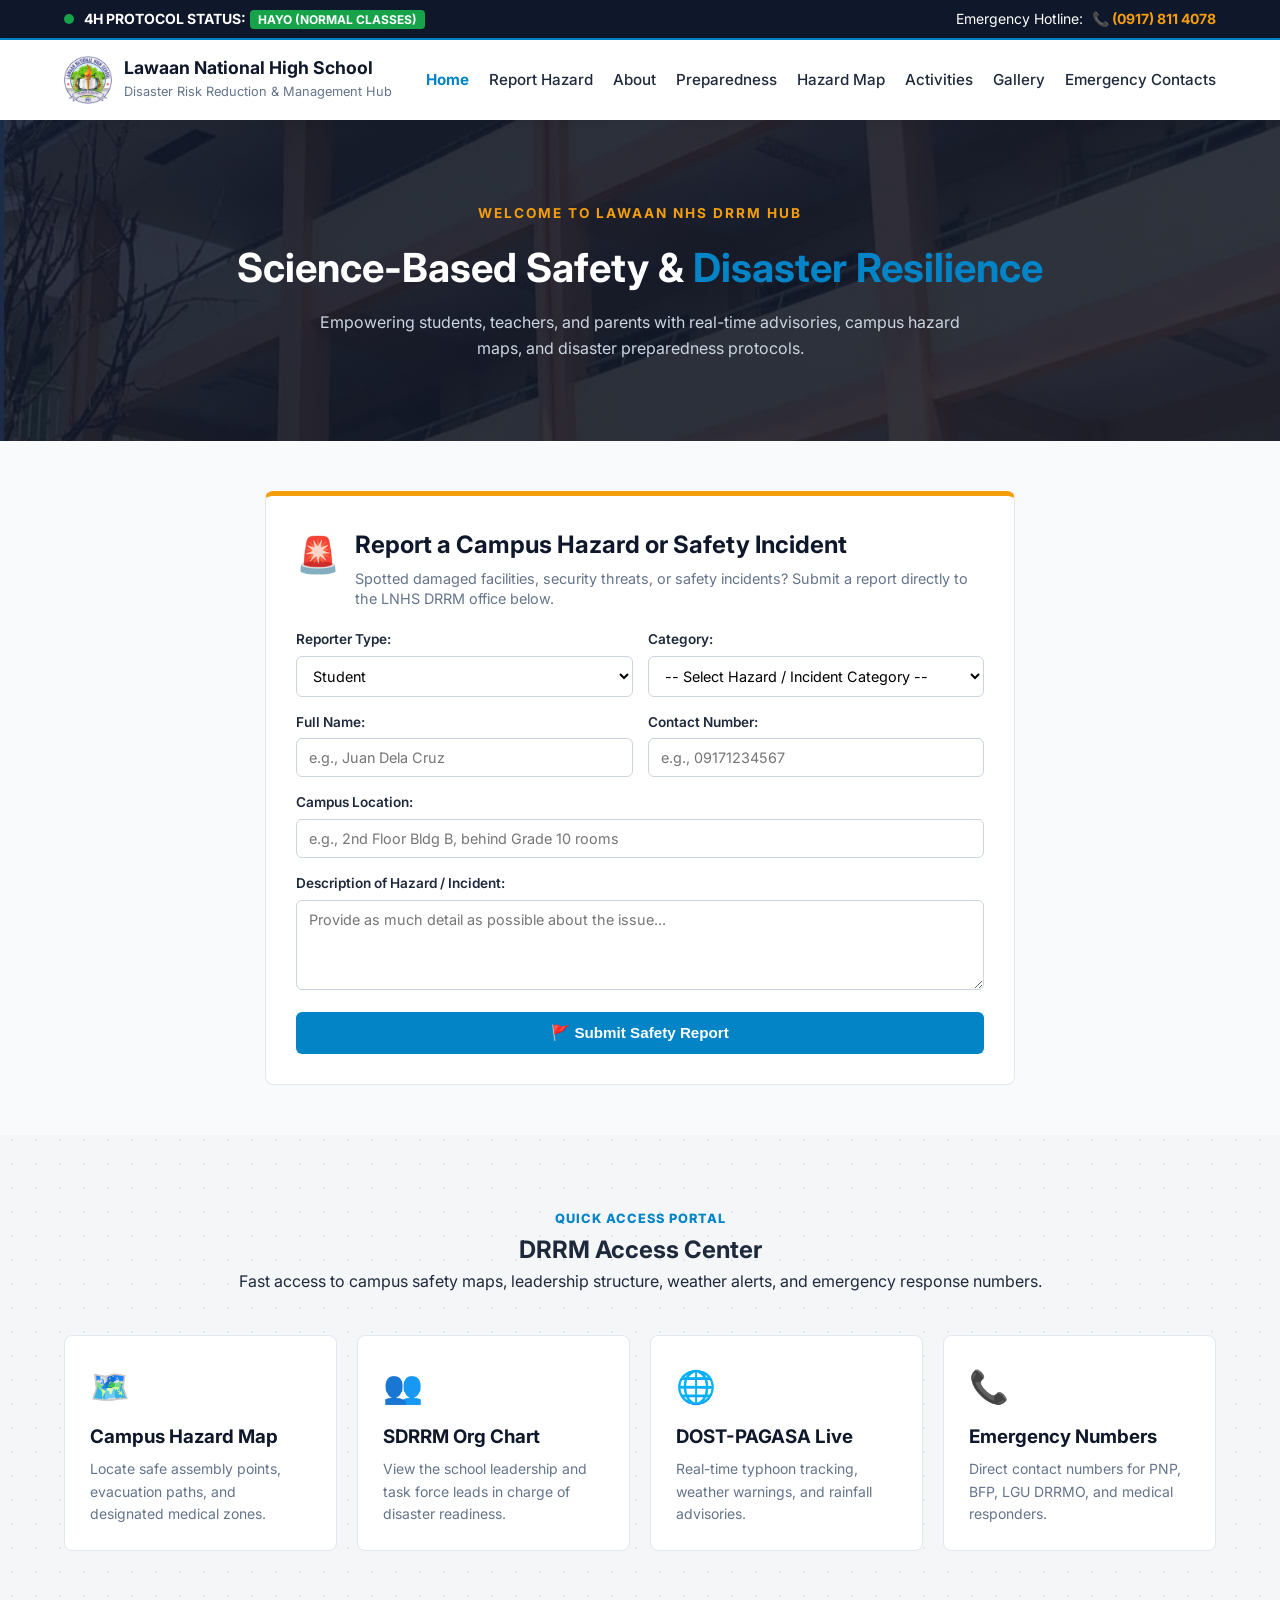
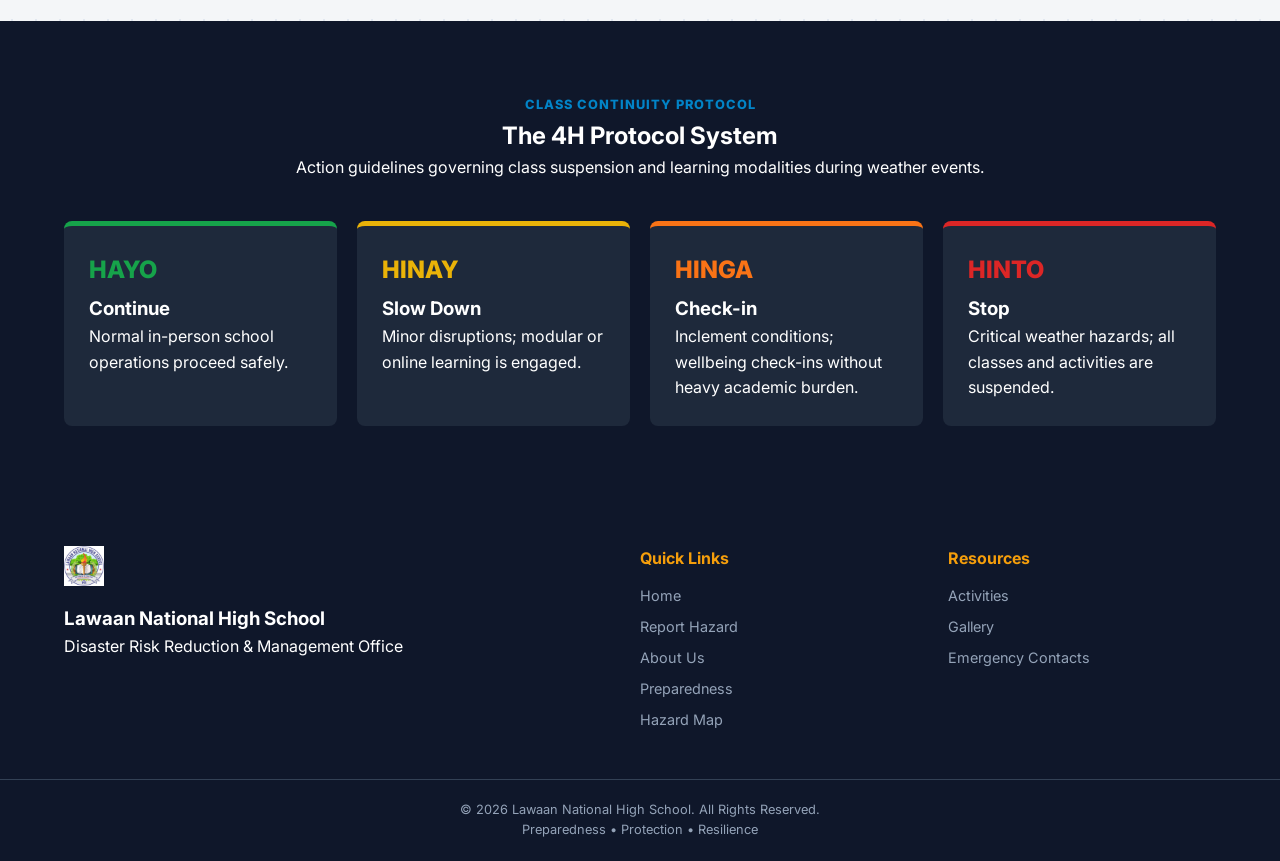
==== commit df586290: "Update index.html" ====
--- a/DRRM/index.html
+++ b/DRRM/index.html
@@ -65,9 +65,6 @@
         </div>
     </section>
 
-    <!-- =====================================================
-         INCIDENT & HAZARD REPORT SECTION (Netlify Integrated)
-    ====================================================== -->
     <section id="report-section" style="padding: 50px 0; background-color: var(--bg-surface);">
         <div class="container" style="max-width: 750px;">
             <div class="hub-card" style="width: 100%; border-top: 5px solid var(--accent); padding: 30px;">
@@ -83,7 +80,6 @@
 
                 <form name="homepage-hazard-report" method="POST" action="/index.html?success=true" data-netlify="true" netlify-honeypot="bot-field" style="display: flex; flex-direction: column; gap: 15px; width: 100%;">
                     
-                    <!-- Required hidden inputs for Netlify Form processing -->
                     <input type="hidden" name="form-name" value="homepage-hazard-report" />
                     <p style="display:none;">
                         <label>Don’t fill this out if you're human: <input name="bot-field" /></label>
@@ -92,7 +88,7 @@
                     <div style="display: flex; gap: 15px; flex-wrap: wrap;">
                         <div style="flex: 1; min-width: 200px;">
                             <label style="display: block; font-weight: 600; font-size: 0.85rem; margin-bottom: 5px; color: var(--text-main);">Reporter Type:</label>
-                            <select name="reporter-type" required style="width: 100%; padding: 10px 12px; border: 1px solid #cbd5e1; border-radius: 6px; font-family: inherit; font-size: 0.9rem; background-color: #fff;">
+                            <select name="reporter-type" id="reporterType" required onchange="toggleReporterInfo(this.value)" style="width: 100%; padding: 10px 12px; border: 1px solid #cbd5e1; border-radius: 6px; font-family: inherit; font-size: 0.9rem; background-color: #fff;">
                                 <option value="Student">Student</option>
                                 <option value="Teacher/Staff">Teacher / Staff</option>
                                 <option value="Parent/Visitor">Parent / Visitor</option>
@@ -116,6 +112,18 @@
                         </div>
                     </div>
 
+                    <div style="display: flex; gap: 15px; flex-wrap: wrap;">
+                        <div style="flex: 1; min-width: 200px;">
+                            <label style="display: block; font-weight: 600; font-size: 0.85rem; margin-bottom: 5px; color: var(--text-main);">Full Name:</label>
+                            <input type="text" name="reporter-name" id="reporterName" placeholder="e.g., Juan Dela Cruz" style="width: 100%; padding: 10px 12px; border: 1px solid #cbd5e1; border-radius: 6px; font-family: inherit; font-size: 0.9rem;">
+                        </div>
+
+                        <div style="flex: 1; min-width: 200px;">
+                            <label style="display: block; font-weight: 600; font-size: 0.85rem; margin-bottom: 5px; color: var(--text-main);">Contact Number:</label>
+                            <input type="tel" name="reporter-contact" id="reporterContact" placeholder="e.g., 09171234567" style="width: 100%; padding: 10px 12px; border: 1px solid #cbd5e1; border-radius: 6px; font-family: inherit; font-size: 0.9rem;">
+                        </div>
+                    </div>
+
                     <div>
                         <label style="display: block; font-weight: 600; font-size: 0.85rem; margin-bottom: 5px; color: var(--text-main);">Campus Location:</label>
                         <input type="text" name="location" placeholder="e.g., 2nd Floor Bldg B, behind Grade 10 rooms" required style="width: 100%; padding: 10px 12px; border: 1px solid #cbd5e1; border-radius: 6px; font-family: inherit; font-size: 0.9rem;">
@@ -242,5 +250,26 @@
     </footer>
 
     <script src="js/main.js" defer></script>
+    
+    <script>
+        function toggleReporterInfo(type) {
+            const nameInput = document.getElementById('reporterName');
+            const contactInput = document.getElementById('reporterContact');
+            
+            if (type === 'Anonymous') {
+                nameInput.value = '';
+                contactInput.value = '';
+                nameInput.disabled = true;
+                contactInput.disabled = true;
+                nameInput.placeholder = "Not required for anonymous reports";
+                contactInput.placeholder = "Not required for anonymous reports";
+            } else {
+                nameInput.disabled = false;
+                contactInput.disabled = false;
+                nameInput.placeholder = "e.g., Juan Dela Cruz";
+                contactInput.placeholder = "e.g., 09171234567";
+            }
+        }
+    </script>
 </body>
 </html>
